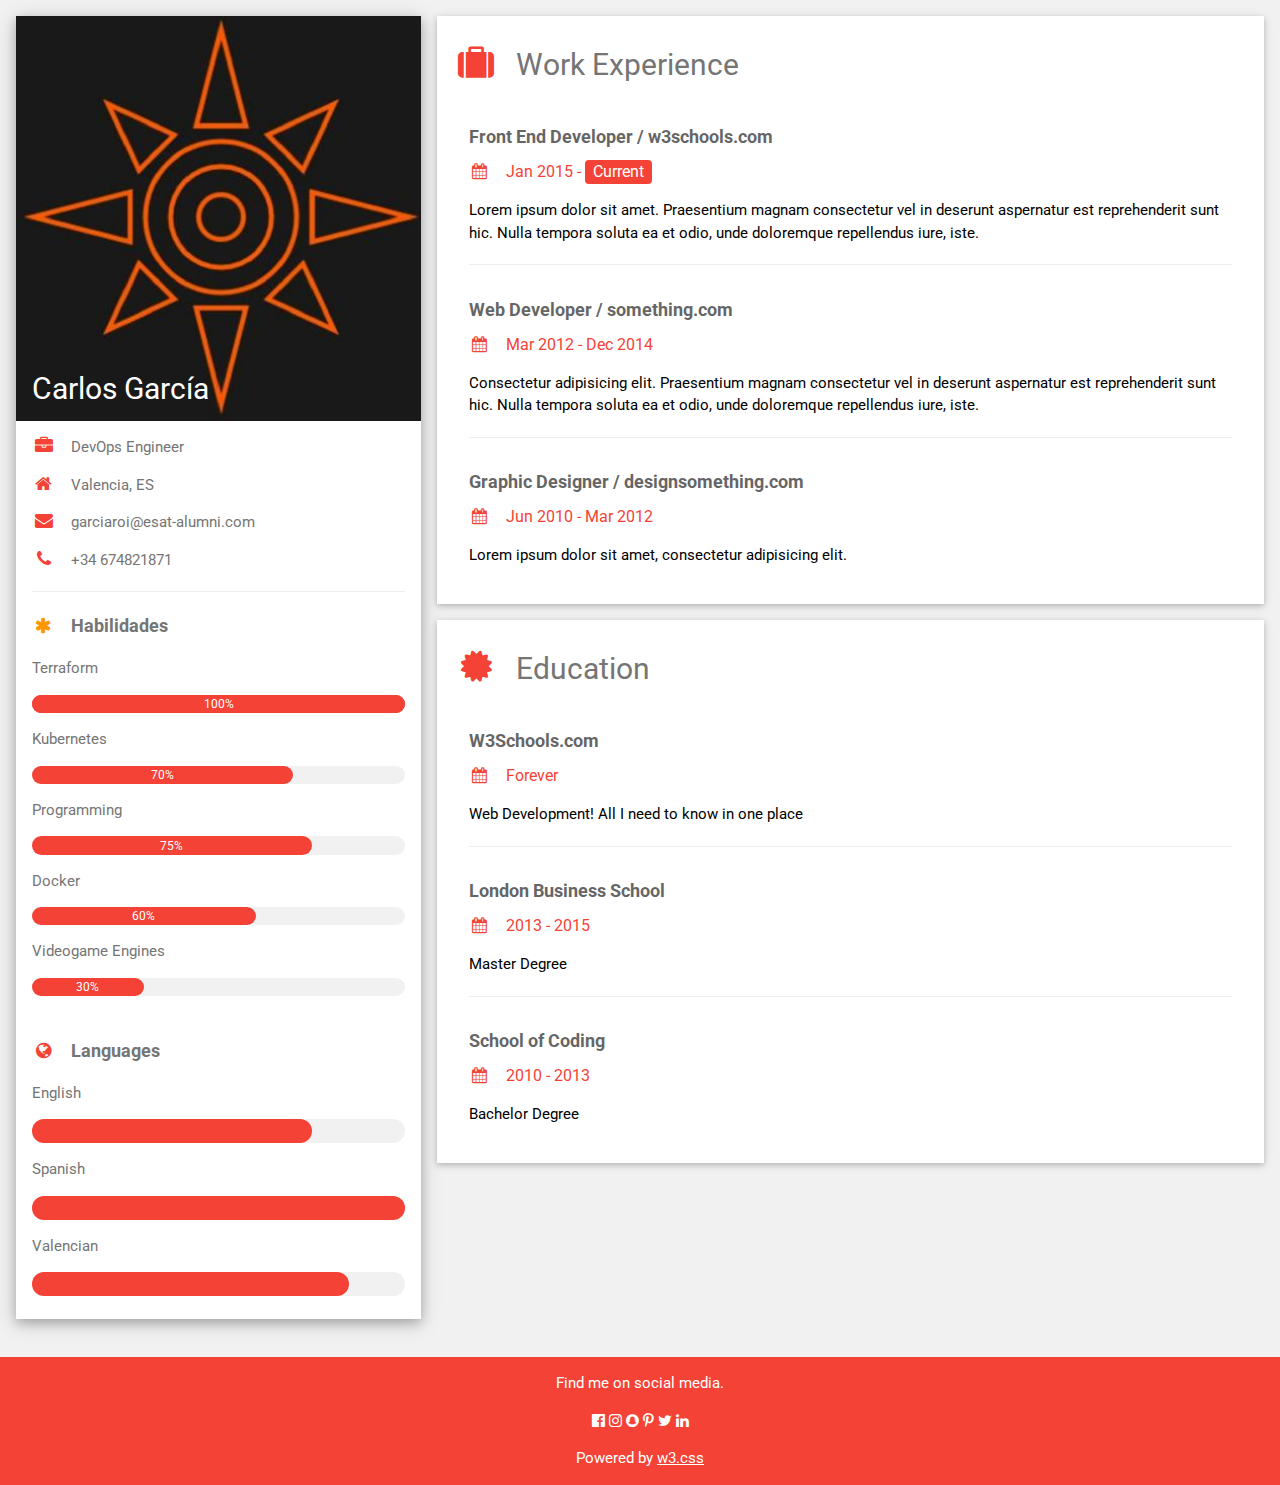
==== cv/index.html @ aa82912f "scrollbar style, delete lorem ipsum and font accents" ====
<!DOCTYPE html>
<html>
<title>W3.CSS Template</title>
<meta charset="UTF-8">
<meta name="viewport" content="width=device-width, initial-scale=1">
<link rel="stylesheet" href="https://www.w3schools.com/w3css/4/w3.css">
<link rel='stylesheet' href='https://fonts.googleapis.com/css?family=Roboto'>
<link rel="stylesheet" href="https://cdnjs.cloudflare.com/ajax/libs/font-awesome/4.7.0/css/font-awesome.min.css">
<style>
html,body,h1,h2,h3,h4,h5,h6 {font-family: "Roboto", sans-serif}
</style>
<body class="w3-light-grey">

<!-- Page Container -->
<div class="w3-content w3-margin-top" style="max-width:1400px;">

  <!-- The Grid -->
  <div class="w3-row-padding">
  
    <!-- Left Column -->
    <div class="w3-third">
    
      <div class="w3-white w3-text-grey w3-card-4">
        <div class="w3-display-container">
          <img src="image/brave.jpg" style="width:100%" alt="Avatar">
          <div class="w3-display-bottomleft w3-container w3-text-black">
            <h2 style="color: white;">Carlos García</h2>
          </div>
        </div>
        <div class="w3-container">
          <p><i class="fa fa-briefcase fa-fw w3-margin-right w3-large w3-text-red"></i>DevOps Engineer</p>
          <p><i class="fa fa-home fa-fw w3-margin-right w3-large w3-text-red"></i>Valencia, ES</p>
          <p><i class="fa fa-envelope fa-fw w3-margin-right w3-large w3-text-red"></i>garciaroi@esat-alumni.com</p>
          <p><i class="fa fa-phone fa-fw w3-margin-right w3-large w3-text-red"></i>+34 674821871</p>
          <hr>

          <p class="w3-large"><b><i class="fa fa-asterisk fa-fw w3-margin-right w3-text-orange"></i>Habilidades</b></p>
          <p>Terraform</p>
          <div class="w3-red w3-round-xlarge w3-small">
            <div class="w3-container w3-center w3-round-xlarge w3-red" style="width:100%">100%</div>
          </div>
          <p>Kubernetes</p>
          <div class="w3-light-grey w3-round-xlarge w3-small">
            <div class="w3-container w3-center w3-round-xlarge w3-red" style="width:70%">
              <div class="w3-center w3-text-white">70%</div>
            </div>
          </div>
          <p>Programming</p>
          <div class="w3-light-grey w3-round-xlarge w3-small">
            <div class="w3-container w3-center w3-round-xlarge w3-red" style="width:75%">75%</div>
          </div>
          <p>Docker</p>
          <div class="w3-light-grey w3-round-xlarge w3-small">
            <div class="w3-container w3-center w3-round-xlarge w3-red" style="width:60%">60%</div>
          </div>
          <p>Videogame Engines</p>
          <div class="w3-light-grey w3-round-xlarge w3-small">
            <div class="w3-container w3-center w3-round-xlarge w3-red" style="width:30%">30%</div>
          </div>
          <br>

          <p class="w3-large w3-text-theme"><b><i class="fa fa-globe fa-fw w3-margin-right w3-text-red"></i>Languages</b></p>
          <p>English</p>
          <div class="w3-light-grey w3-round-xlarge">
            <div class="w3-round-xlarge w3-red" style="height:24px;width:75%"></div>
          </div>
          <p>Spanish</p>
          <div class="w3-light-grey w3-round-xlarge">
            <div class="w3-round-xlarge w3-red" style="height:24px;width:100%"></div>
          </div>
          <p>Valencian</p>
          <div class="w3-light-grey w3-round-xlarge">
            <div class="w3-round-xlarge w3-red" style="height:24px;width:85%"></div>
          </div>
          <br>
        </div>
      </div><br>

    <!-- End Left Column -->
    </div>

    <!-- Right Column -->
    <div class="w3-twothird">
    
      <div class="w3-container w3-card w3-white w3-margin-bottom">
        <h2 class="w3-text-grey w3-padding-16"><i class="fa fa-suitcase fa-fw w3-margin-right w3-xxlarge w3-text-red"></i>Work Experience</h2>
        <div class="w3-container">
          <h5 class="w3-opacity"><b>Front End Developer / w3schools.com</b></h5>
          <h6 class="w3-text-red"><i class="fa fa-calendar fa-fw w3-margin-right"></i>Jan 2015 - <span class="w3-tag w3-red w3-round">Current</span></h6>
          <p>Lorem ipsum dolor sit amet. Praesentium magnam consectetur vel in deserunt aspernatur est reprehenderit sunt hic. Nulla tempora soluta ea et odio, unde doloremque repellendus iure, iste.</p>
          <hr>
        </div>
        <div class="w3-container">
          <h5 class="w3-opacity"><b>Web Developer / something.com</b></h5>
          <h6 class="w3-text-red"><i class="fa fa-calendar fa-fw w3-margin-right"></i>Mar 2012 - Dec 2014</h6>
          <p>Consectetur adipisicing elit. Praesentium magnam consectetur vel in deserunt aspernatur est reprehenderit sunt hic. Nulla tempora soluta ea et odio, unde doloremque repellendus iure, iste.</p>
          <hr>
        </div>
        <div class="w3-container">
          <h5 class="w3-opacity"><b>Graphic Designer / designsomething.com</b></h5>
          <h6 class="w3-text-red"><i class="fa fa-calendar fa-fw w3-margin-right"></i>Jun 2010 - Mar 2012</h6>
          <p>Lorem ipsum dolor sit amet, consectetur adipisicing elit. </p><br>
        </div>
      </div>

      <div class="w3-container w3-card w3-white">
        <h2 class="w3-text-grey w3-padding-16"><i class="fa fa-certificate fa-fw w3-margin-right w3-xxlarge w3-text-red"></i>Education</h2>
        <div class="w3-container">
          <h5 class="w3-opacity"><b>W3Schools.com</b></h5>
          <h6 class="w3-text-red"><i class="fa fa-calendar fa-fw w3-margin-right"></i>Forever</h6>
          <p>Web Development! All I need to know in one place</p>
          <hr>
        </div>
        <div class="w3-container">
          <h5 class="w3-opacity"><b>London Business School</b></h5>
          <h6 class="w3-text-red"><i class="fa fa-calendar fa-fw w3-margin-right"></i>2013 - 2015</h6>
          <p>Master Degree</p>
          <hr>
        </div>
        <div class="w3-container">
          <h5 class="w3-opacity"><b>School of Coding</b></h5>
          <h6 class="w3-text-red"><i class="fa fa-calendar fa-fw w3-margin-right"></i>2010 - 2013</h6>
          <p>Bachelor Degree</p><br>
        </div>
      </div>

    <!-- End Right Column -->
    </div>
    
  <!-- End Grid -->
  </div>
  
  <!-- End Page Container -->
</div>

<footer class="w3-container w3-red w3-center w3-margin-top">
  <p>Find me on social media.</p>
  <i class="fa fa-facebook-official w3-hover-opacity"></i>
  <i class="fa fa-instagram w3-hover-opacity"></i>
  <i class="fa fa-snapchat w3-hover-opacity"></i>
  <i class="fa fa-pinterest-p w3-hover-opacity"></i>
  <i class="fa fa-twitter w3-hover-opacity"></i>
  <i class="fa fa-linkedin w3-hover-opacity"></i>
  <p>Powered by <a href="https://www.w3schools.com/w3css/default.asp" target="_blank">w3.css</a></p>
</footer>

</body>
</html>
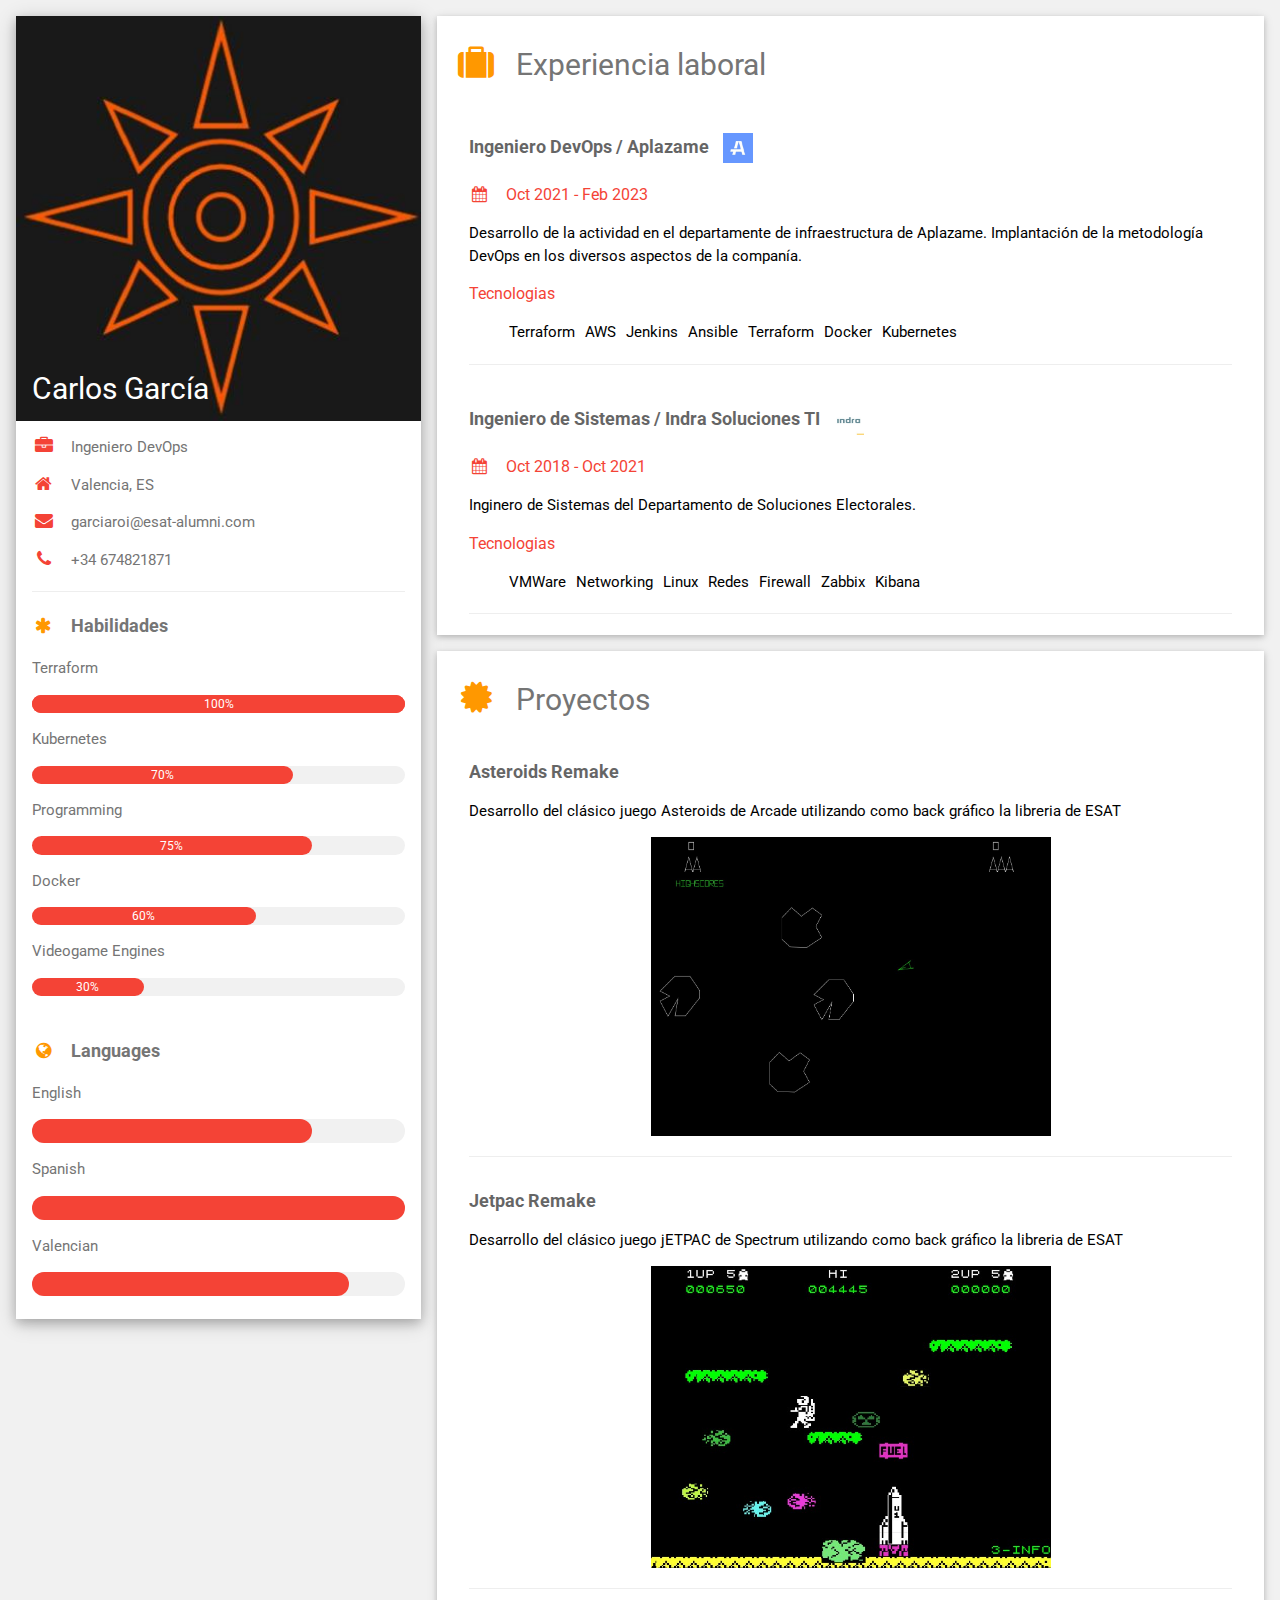
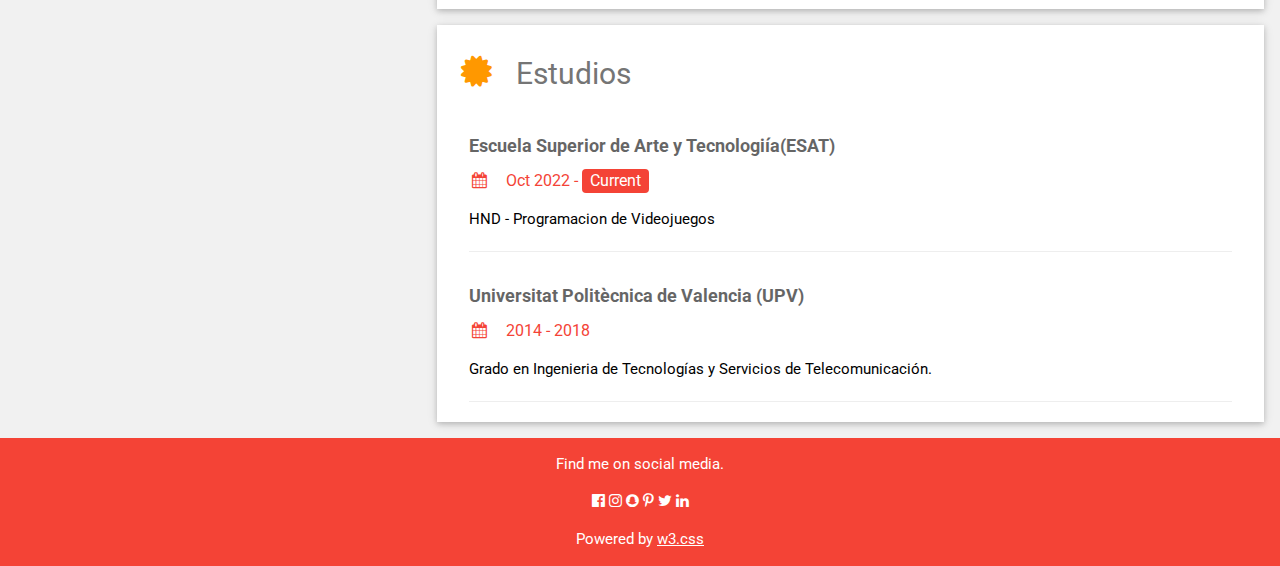
==== commit abec861b: "feat: update cv" ====
--- a/cv/index.html
+++ b/cv/index.html
@@ -28,7 +28,7 @@
           </div>
         </div>
         <div class="w3-container">
-          <p><i class="fa fa-briefcase fa-fw w3-margin-right w3-large w3-text-red"></i>DevOps Engineer</p>
+          <p><i class="fa fa-briefcase fa-fw w3-margin-right w3-large w3-text-red"></i>Ingeniero DevOps</p>
           <p><i class="fa fa-home fa-fw w3-margin-right w3-large w3-text-red"></i>Valencia, ES</p>
           <p><i class="fa fa-envelope fa-fw w3-margin-right w3-large w3-text-red"></i>garciaroi@esat-alumni.com</p>
           <p><i class="fa fa-phone fa-fw w3-margin-right w3-large w3-text-red"></i>+34 674821871</p>
@@ -59,7 +59,7 @@
           </div>
           <br>
 
-          <p class="w3-large w3-text-theme"><b><i class="fa fa-globe fa-fw w3-margin-right w3-text-red"></i>Languages</b></p>
+          <p class="w3-large w3-text-theme"><b><i class="fa fa-globe fa-fw w3-margin-right w3-text-orange"></i>Languages</b></p>
           <p>English</p>
           <div class="w3-light-grey w3-round-xlarge">
             <div class="w3-round-xlarge w3-red" style="height:24px;width:75%"></div>
@@ -83,44 +83,76 @@
     <div class="w3-twothird">
     
       <div class="w3-container w3-card w3-white w3-margin-bottom">
-        <h2 class="w3-text-grey w3-padding-16"><i class="fa fa-suitcase fa-fw w3-margin-right w3-xxlarge w3-text-red"></i>Work Experience</h2>
+        <h2 class="w3-text-grey w3-padding-16"><i class="fa fa-suitcase fa-fw w3-margin-right w3-xxlarge w3-text-orange"></i>Experiencia laboral</h2>
         <div class="w3-container">
-          <h5 class="w3-opacity"><b>Front End Developer / w3schools.com</b></h5>
-          <h6 class="w3-text-red"><i class="fa fa-calendar fa-fw w3-margin-right"></i>Jan 2015 - <span class="w3-tag w3-red w3-round">Current</span></h6>
-          <p>Lorem ipsum dolor sit amet. Praesentium magnam consectetur vel in deserunt aspernatur est reprehenderit sunt hic. Nulla tempora soluta ea et odio, unde doloremque repellendus iure, iste.</p>
+          <h5 class="w3-opacity"><b>Ingeniero DevOps / Aplazame <img src="./image/aplazame.jpg" width="30px" height="auto" style="margin: 10px;"></b></h5>
+          <h6 class="w3-text-red"><i class="fa fa-calendar fa-fw w3-margin-right"></i>Oct 2021 - Feb 2023</h6>
+          <p>Desarrollo de la actividad en el departamente de infraestructura de Aplazame. Implantación de la metodología DevOps en los diversos aspectos de la companía.</p>
+          <h6 class="w3-text-red"> Tecnologias </h6>
+          <ul style="list-style: none;">
+            <li style="float: left; margin-right: 10px;" > Terraform </li>
+            <li style="float: left; margin-right: 10px;" > AWS </li>
+            <li style="float: left; margin-right: 10px;" > Jenkins </li>
+            <li style="float: left; margin-right: 10px;" > Ansible </li>
+            <li style="float: left; margin-right: 10px;" > Terraform </li>
+            <li style="float: left; margin-right: 10px;" > Docker </li>
+            <li style="float: left; margin-right: 10px;" > Kubernetes </li>
+          </ul>
+          <br>
           <hr>
         </div>
         <div class="w3-container">
-          <h5 class="w3-opacity"><b>Web Developer / something.com</b></h5>
-          <h6 class="w3-text-red"><i class="fa fa-calendar fa-fw w3-margin-right"></i>Mar 2012 - Dec 2014</h6>
-          <p>Consectetur adipisicing elit. Praesentium magnam consectetur vel in deserunt aspernatur est reprehenderit sunt hic. Nulla tempora soluta ea et odio, unde doloremque repellendus iure, iste.</p>
+          <h5 class="w3-opacity"><b>Ingeniero de Sistemas / Indra Soluciones TI <img src="./image/indra.jpg" width="30px" height="auto" style="margin: 10px;"></b></h5>
+          <h6 class="w3-text-red"><i class="fa fa-calendar fa-fw w3-margin-right"></i>Oct 2018 - Oct 2021</h6>
+          <p>Inginero de Sistemas del Departamento de Soluciones Electorales.</p>
+          <h6 class="w3-text-red"> Tecnologias </h6>
+          <ul style="list-style: none;">
+            <li style="float: left; margin-right: 10px;" > VMWare </li>
+            <li style="float: left; margin-right: 10px;" > Networking </li>
+            <li style="float: left; margin-right: 10px;" > Linux </li>
+            <li style="float: left; margin-right: 10px;" > Redes </li>
+            <li style="float: left; margin-right: 10px;" > Firewall </li>
+            <li style="float: left; margin-right: 10px;" > Zabbix </li>
+            <li style="float: left; margin-right: 10px;" > Kibana </li>
+          </ul>
+          <br>
+          <hr>
+        </div>
+      </div>
+      
+      <div class="w3-container w3-card w3-white w3-margin-bottom">
+        <h2 class="w3-text-grey w3-padding-16"><i class="fa fa-certificate fa-fw w3-margin-right w3-xxlarge w3-text-orange"></i>Proyectos</h2>
+        <div class="w3-container">
+          <h5 class="w3-opacity"><b>Asteroids Remake</b></h5>
+          <p>Desarrollo del clásico juego Asteroids de Arcade utilizando como back gráfico la libreria de ESAT</p>
+          <div class="w3-center">
+            <img src="./image/asteroids.jpg"  width="400px" height="auto">
+          </div>
           <hr>
         </div>
         <div class="w3-container">
-          <h5 class="w3-opacity"><b>Graphic Designer / designsomething.com</b></h5>
-          <h6 class="w3-text-red"><i class="fa fa-calendar fa-fw w3-margin-right"></i>Jun 2010 - Mar 2012</h6>
-          <p>Lorem ipsum dolor sit amet, consectetur adipisicing elit. </p><br>
+          <h5 class="w3-opacity"><b>Jetpac Remake</b></h5>
+          <p>Desarrollo del clásico juego jETPAC de Spectrum utilizando como back gráfico la libreria de ESAT</p>
+          <div class="w3-center">
+            <img src="./image/jetpac.jpg" width="400px" height="auto">
+          </div>
+          <hr>
         </div>
       </div>
 
       <div class="w3-container w3-card w3-white">
-        <h2 class="w3-text-grey w3-padding-16"><i class="fa fa-certificate fa-fw w3-margin-right w3-xxlarge w3-text-red"></i>Education</h2>
+        <h2 class="w3-text-grey w3-padding-16"><i class="fa fa-certificate fa-fw w3-margin-right w3-xxlarge w3-text-orange"></i>Estudios</h2>
         <div class="w3-container">
-          <h5 class="w3-opacity"><b>W3Schools.com</b></h5>
-          <h6 class="w3-text-red"><i class="fa fa-calendar fa-fw w3-margin-right"></i>Forever</h6>
-          <p>Web Development! All I need to know in one place</p>
+          <h5 class="w3-opacity"><b>Escuela Superior de Arte y Tecnologiía(ESAT)</b></h5>
+          <h6 class="w3-text-red"><i class="fa fa-calendar fa-fw w3-margin-right"></i>Oct 2022 - <span class="w3-tag w3-red w3-round">Current</span></h6>
+          <p>HND - Programacion de Videojuegos</p>
           <hr>
         </div>
         <div class="w3-container">
-          <h5 class="w3-opacity"><b>London Business School</b></h5>
-          <h6 class="w3-text-red"><i class="fa fa-calendar fa-fw w3-margin-right"></i>2013 - 2015</h6>
-          <p>Master Degree</p>
+          <h5 class="w3-opacity"><b>Universitat Politècnica de Valencia (UPV)</b></h5>
+          <h6 class="w3-text-red"><i class="fa fa-calendar fa-fw w3-margin-right"></i>2014 - 2018</h6>
+          <p>Grado en Ingenieria de Tecnologías y Servicios de Telecomunicación.</p>
           <hr>
-        </div>
-        <div class="w3-container">
-          <h5 class="w3-opacity"><b>School of Coding</b></h5>
-          <h6 class="w3-text-red"><i class="fa fa-calendar fa-fw w3-margin-right"></i>2010 - 2013</h6>
-          <p>Bachelor Degree</p><br>
         </div>
       </div>
 
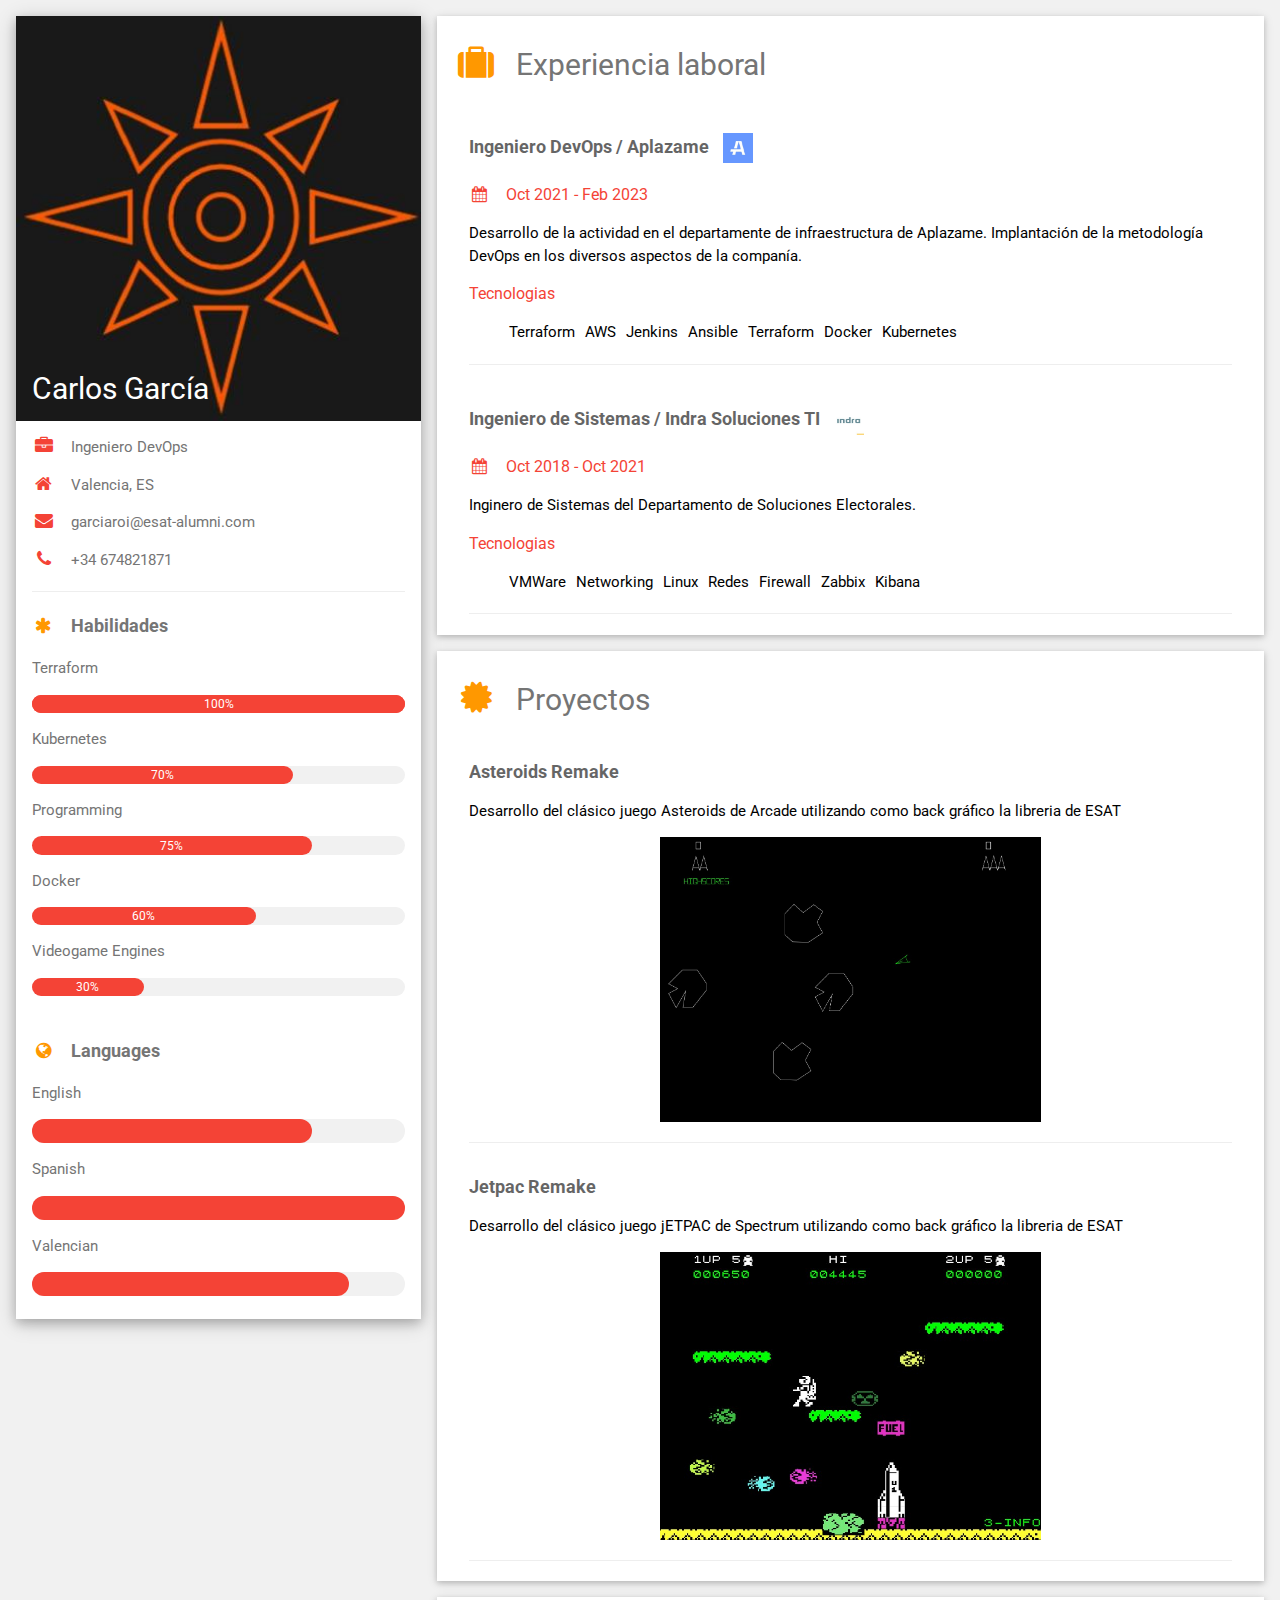
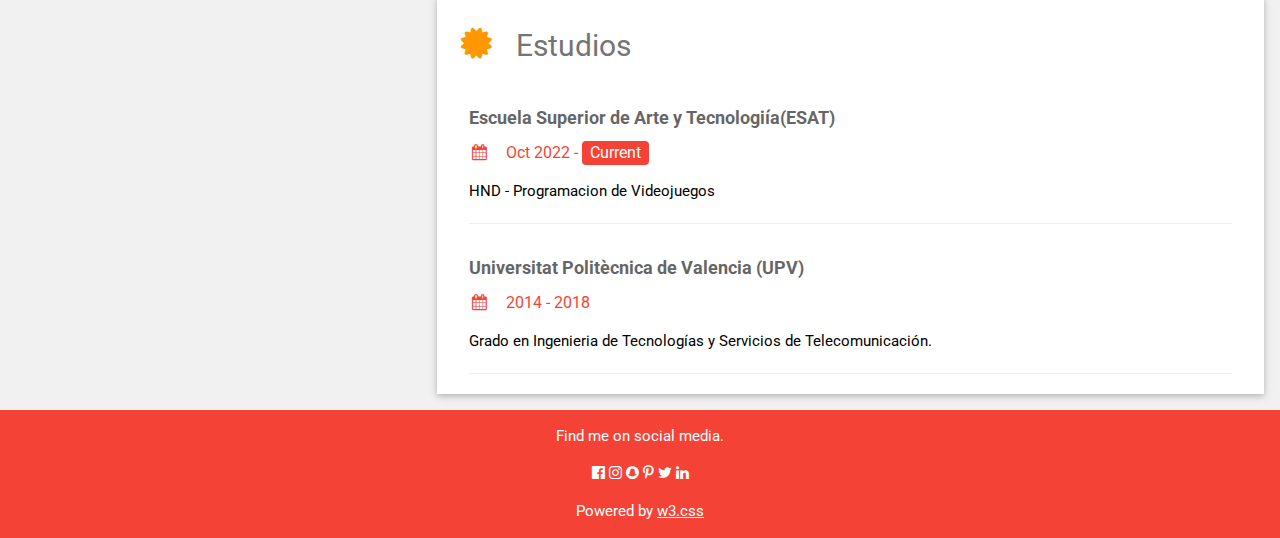
==== commit b2ebf9cd: "feat: adjust cv images" ====
--- a/cv/index.html
+++ b/cv/index.html
@@ -4,6 +4,7 @@
 <meta charset="UTF-8">
 <meta name="viewport" content="width=device-width, initial-scale=1">
 <link rel="stylesheet" href="https://www.w3schools.com/w3css/4/w3.css">
+<link rel="stylesheet" href="./styles/estilos.css">
 <link rel='stylesheet' href='https://fonts.googleapis.com/css?family=Roboto'>
 <link rel="stylesheet" href="https://cdnjs.cloudflare.com/ajax/libs/font-awesome/4.7.0/css/font-awesome.min.css">
 <style>
@@ -126,7 +127,7 @@
           <h5 class="w3-opacity"><b>Asteroids Remake</b></h5>
           <p>Desarrollo del clásico juego Asteroids de Arcade utilizando como back gráfico la libreria de ESAT</p>
           <div class="w3-center">
-            <img src="./image/asteroids.jpg"  width="400px" height="auto">
+            <img src="./image/asteroids.jpg"  width="50%" height="auto">
           </div>
           <hr>
         </div>
@@ -134,7 +135,7 @@
           <h5 class="w3-opacity"><b>Jetpac Remake</b></h5>
           <p>Desarrollo del clásico juego jETPAC de Spectrum utilizando como back gráfico la libreria de ESAT</p>
           <div class="w3-center">
-            <img src="./image/jetpac.jpg" width="400px" height="auto">
+            <img src="./image/jetpac.jpg" width="50%" height="auto">
           </div>
           <hr>
         </div>
--- a/cv/styles/estilos.css
+++ b/cv/styles/estilos.css
@@ -0,0 +1,3 @@
+@media only screen and (max-width:540px){
+    
+}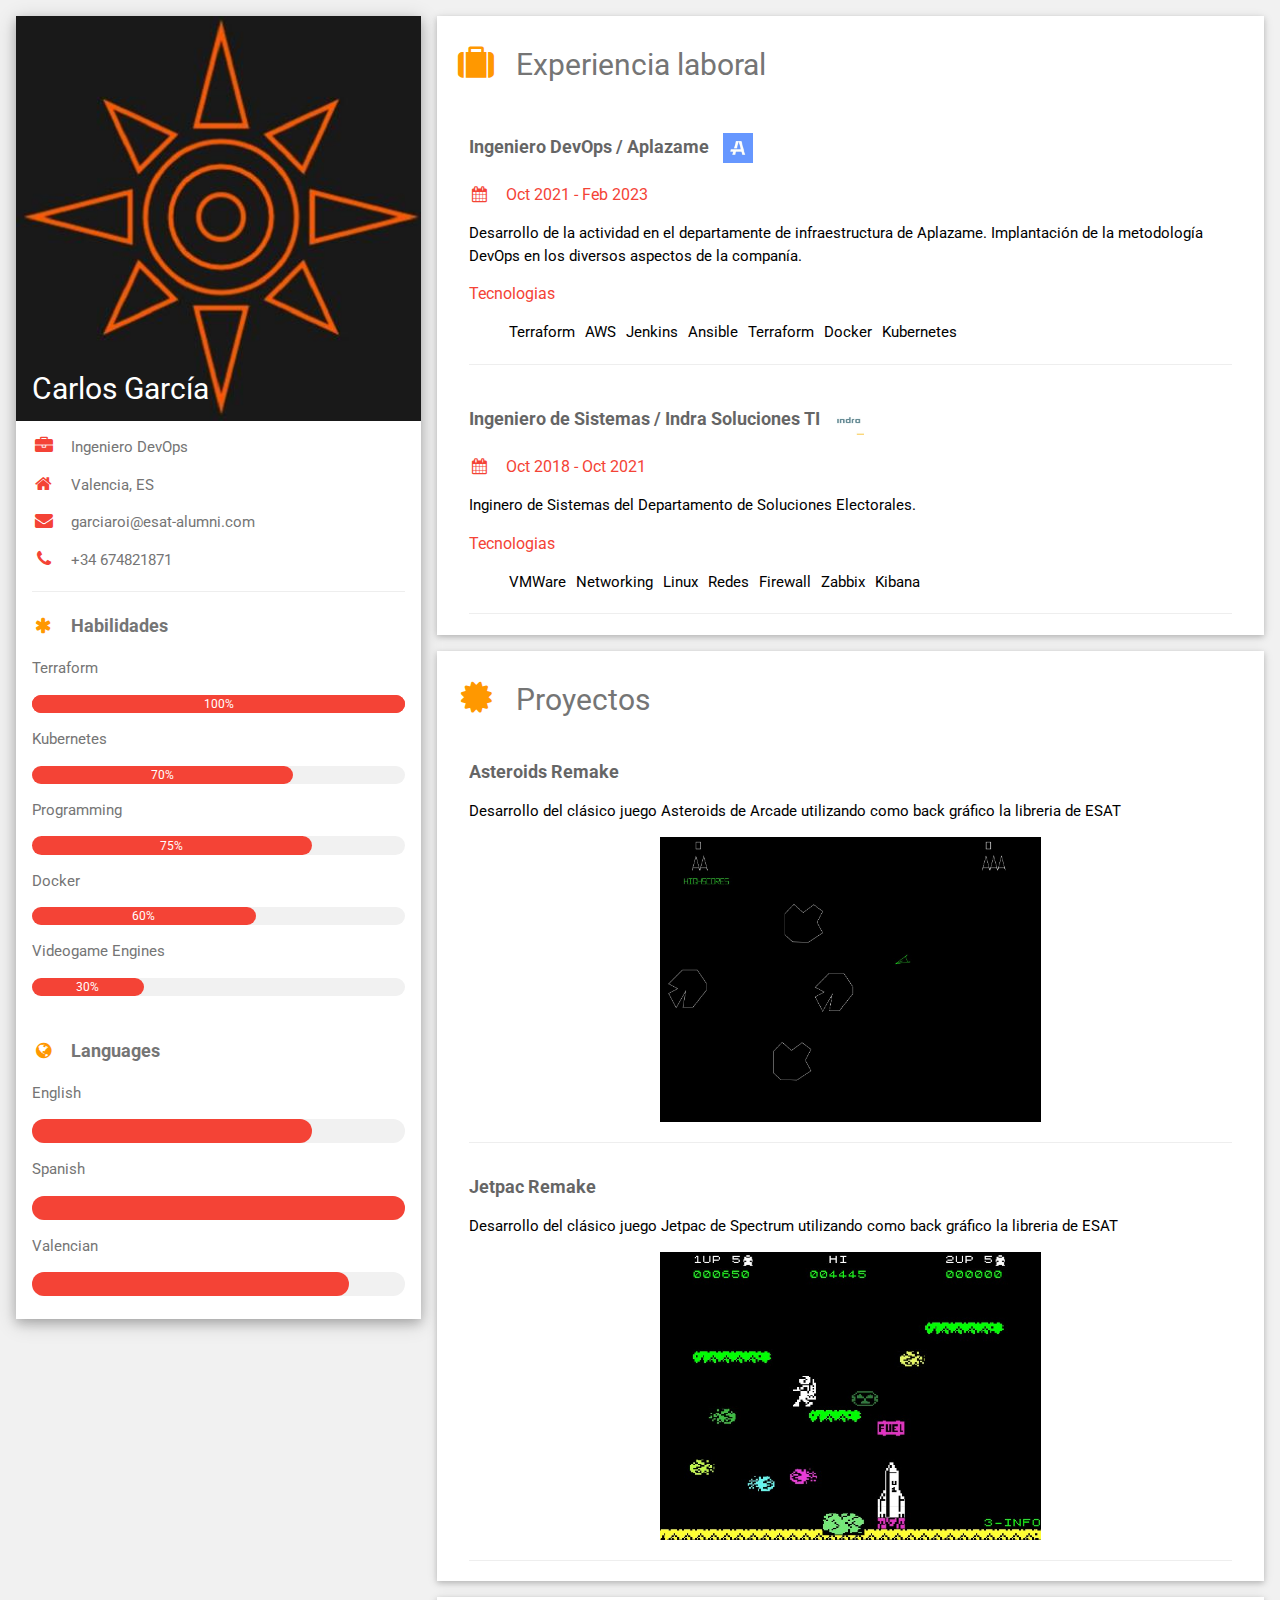
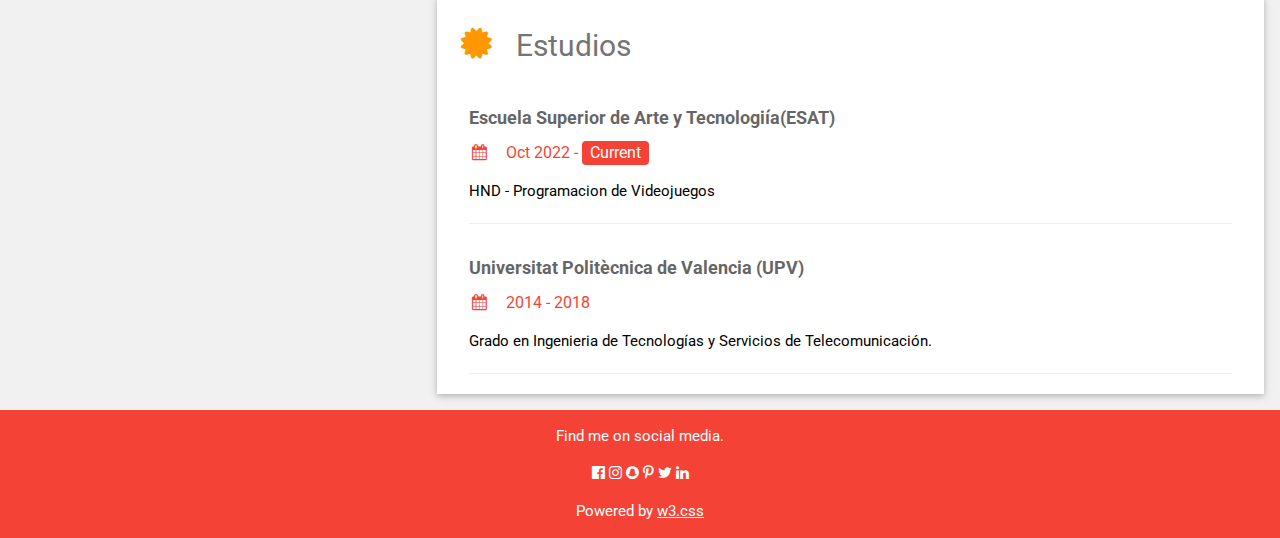
==== commit 0e796d6b: "feat: alt value to images" ====
--- a/cv/index.html
+++ b/cv/index.html
@@ -1,12 +1,13 @@
 <!DOCTYPE html>
 <html>
-<title>W3.CSS Template</title>
+<title>Carlos Garcia - CV</title>
 <meta charset="UTF-8">
 <meta name="viewport" content="width=device-width, initial-scale=1">
 <link rel="stylesheet" href="https://www.w3schools.com/w3css/4/w3.css">
 <link rel="stylesheet" href="./styles/estilos.css">
 <link rel='stylesheet' href='https://fonts.googleapis.com/css?family=Roboto'>
 <link rel="stylesheet" href="https://cdnjs.cloudflare.com/ajax/libs/font-awesome/4.7.0/css/font-awesome.min.css">
+<link rel="icon" type="image/x-icon" href="./image/curriculum-vitae.png"> 
 <style>
 html,body,h1,h2,h3,h4,h5,h6 {font-family: "Roboto", sans-serif}
 </style>
@@ -86,7 +87,7 @@
       <div class="w3-container w3-card w3-white w3-margin-bottom">
         <h2 class="w3-text-grey w3-padding-16"><i class="fa fa-suitcase fa-fw w3-margin-right w3-xxlarge w3-text-orange"></i>Experiencia laboral</h2>
         <div class="w3-container">
-          <h5 class="w3-opacity"><b>Ingeniero DevOps / Aplazame <img src="./image/aplazame.jpg" width="30px" height="auto" style="margin: 10px;"></b></h5>
+          <h5 class="w3-opacity"><b>Ingeniero DevOps / Aplazame <img src="./image/aplazame.jpg" width="30px" height="auto" style="margin: 10px;" alt="aplazame_logo"></b></h5>
           <h6 class="w3-text-red"><i class="fa fa-calendar fa-fw w3-margin-right"></i>Oct 2021 - Feb 2023</h6>
           <p>Desarrollo de la actividad en el departamente de infraestructura de Aplazame. Implantación de la metodología DevOps en los diversos aspectos de la companía.</p>
           <h6 class="w3-text-red"> Tecnologias </h6>
@@ -103,7 +104,7 @@
           <hr>
         </div>
         <div class="w3-container">
-          <h5 class="w3-opacity"><b>Ingeniero de Sistemas / Indra Soluciones TI <img src="./image/indra.jpg" width="30px" height="auto" style="margin: 10px;"></b></h5>
+          <h5 class="w3-opacity"><b>Ingeniero de Sistemas / Indra Soluciones TI <img src="./image/indra.jpg" width="30px" height="auto" style="margin: 10px;" alt="indra_logo"></b></h5>
           <h6 class="w3-text-red"><i class="fa fa-calendar fa-fw w3-margin-right"></i>Oct 2018 - Oct 2021</h6>
           <p>Inginero de Sistemas del Departamento de Soluciones Electorales.</p>
           <h6 class="w3-text-red"> Tecnologias </h6>
@@ -127,15 +128,15 @@
           <h5 class="w3-opacity"><b>Asteroids Remake</b></h5>
           <p>Desarrollo del clásico juego Asteroids de Arcade utilizando como back gráfico la libreria de ESAT</p>
           <div class="w3-center">
-            <img src="./image/asteroids.jpg"  width="50%" height="auto">
+            <img class="project_image" src="./image/asteroids.jpg" alt="asteroids">
           </div>
           <hr>
         </div>
         <div class="w3-container">
           <h5 class="w3-opacity"><b>Jetpac Remake</b></h5>
-          <p>Desarrollo del clásico juego jETPAC de Spectrum utilizando como back gráfico la libreria de ESAT</p>
+          <p>Desarrollo del clásico juego Jetpac de Spectrum utilizando como back gráfico la libreria de ESAT</p>
           <div class="w3-center">
-            <img src="./image/jetpac.jpg" width="50%" height="auto">
+            <img class="project_image" src="./image/jetpac.jpg" width="50%" height="auto" alt="jetpac">
           </div>
           <hr>
         </div>
@@ -173,7 +174,7 @@
   <i class="fa fa-snapchat w3-hover-opacity"></i>
   <i class="fa fa-pinterest-p w3-hover-opacity"></i>
   <i class="fa fa-twitter w3-hover-opacity"></i>
-  <i class="fa fa-linkedin w3-hover-opacity"></i>
+  <a href="https://www.linkedin.com/in/carlos-garc%C3%ADa-roig-8a1536192/" target="_blank"><i class="fa fa-linkedin w3-hover-opacity"> </i></a>
   <p>Powered by <a href="https://www.w3schools.com/w3css/default.asp" target="_blank">w3.css</a></p>
 </footer>
 
--- a/cv/styles/estilos.css
+++ b/cv/styles/estilos.css
@@ -1,3 +1,10 @@
+.project_image{
+    width: 50%;
+    height: auto;
+}
+
 @media only screen and (max-width:540px){
-    
+    .project_image{
+        width: 90%;
+    }
 }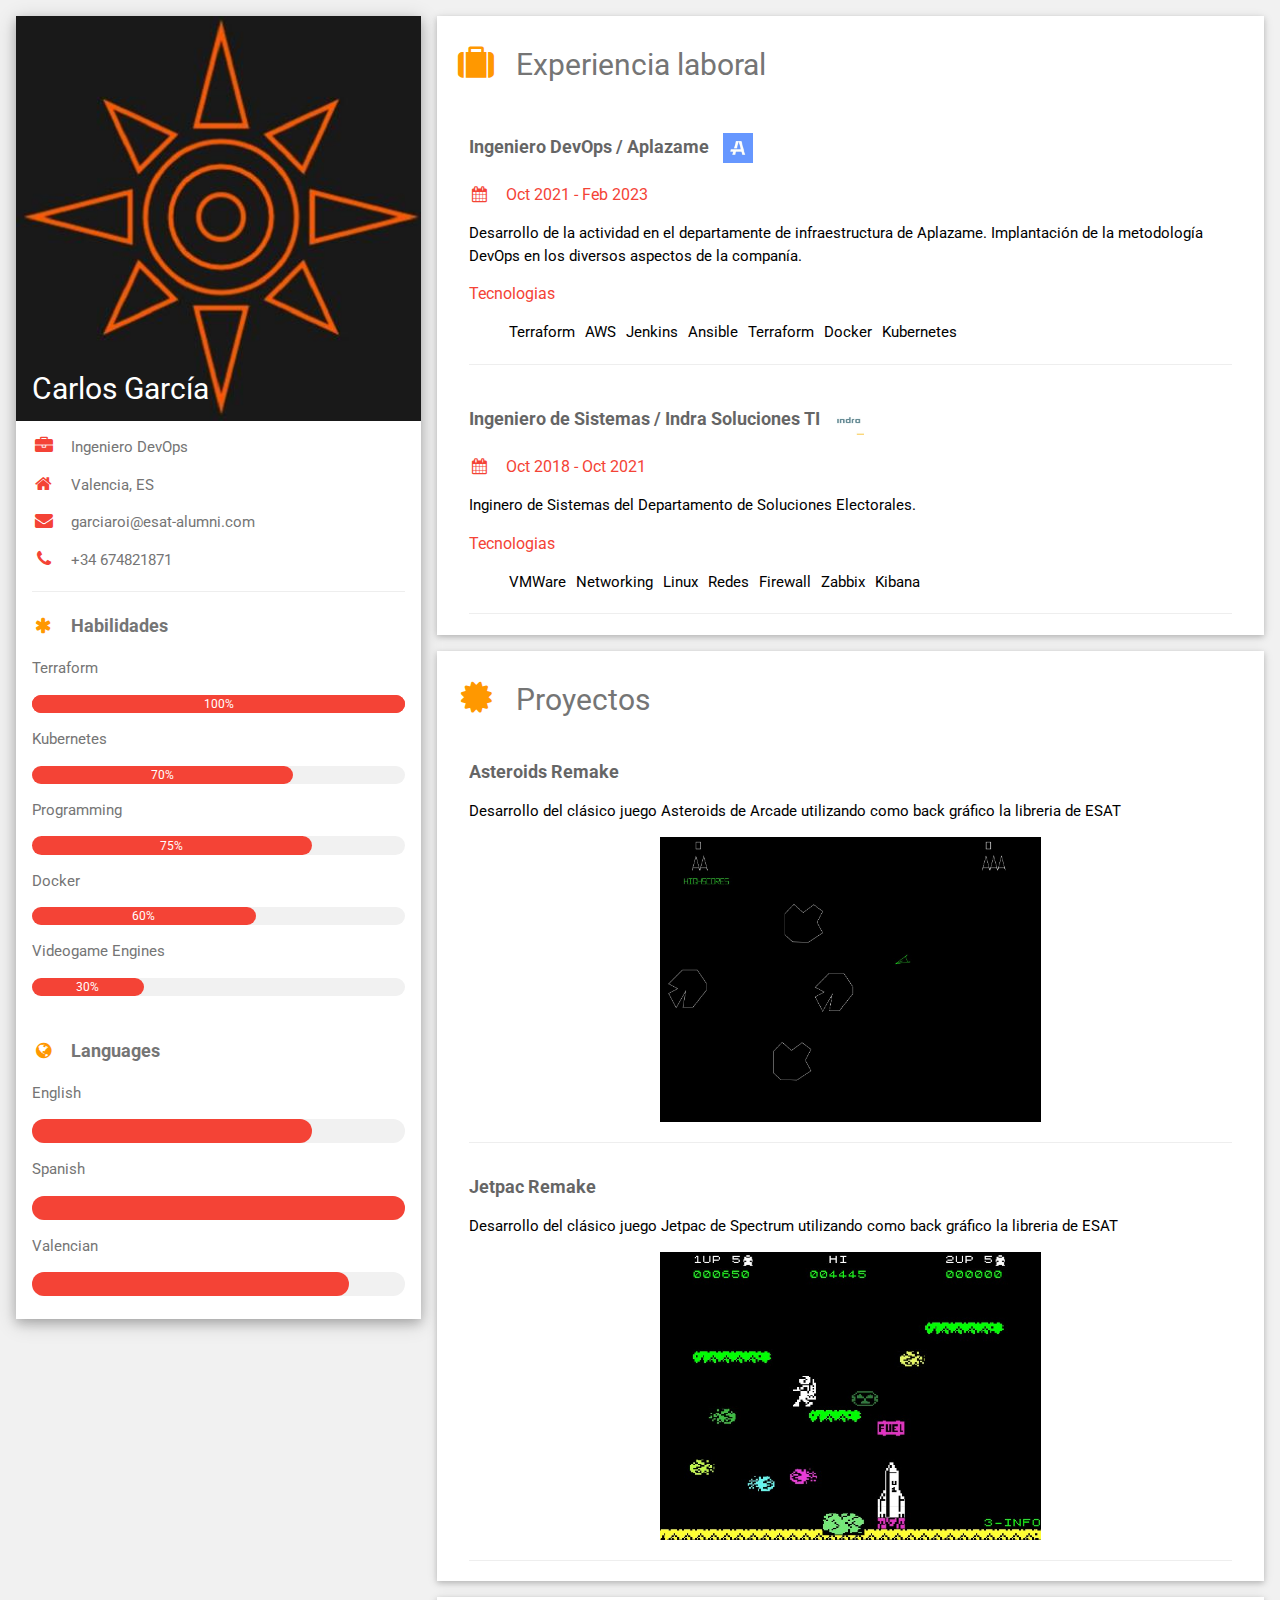
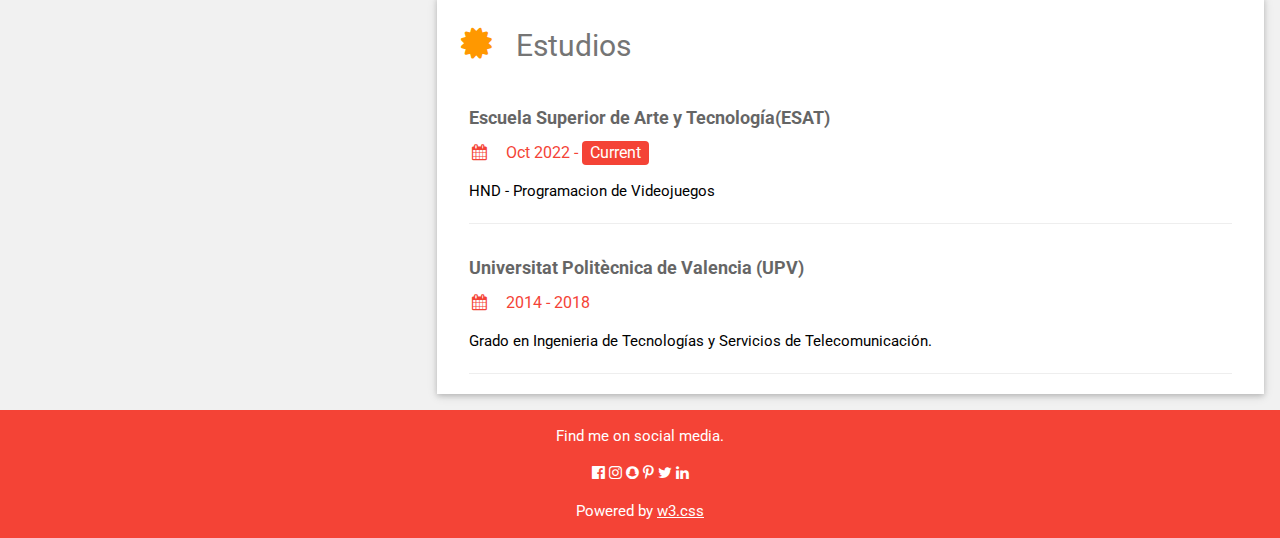
==== commit 2b7a9469: "feat: update cv" ====
--- a/cv/index.html
+++ b/cv/index.html
@@ -145,7 +145,7 @@
       <div class="w3-container w3-card w3-white">
         <h2 class="w3-text-grey w3-padding-16"><i class="fa fa-certificate fa-fw w3-margin-right w3-xxlarge w3-text-orange"></i>Estudios</h2>
         <div class="w3-container">
-          <h5 class="w3-opacity"><b>Escuela Superior de Arte y Tecnologiía(ESAT)</b></h5>
+          <h5 class="w3-opacity"><b>Escuela Superior de Arte y Tecnología(ESAT)</b></h5>
           <h6 class="w3-text-red"><i class="fa fa-calendar fa-fw w3-margin-right"></i>Oct 2022 - <span class="w3-tag w3-red w3-round">Current</span></h6>
           <p>HND - Programacion de Videojuegos</p>
           <hr>
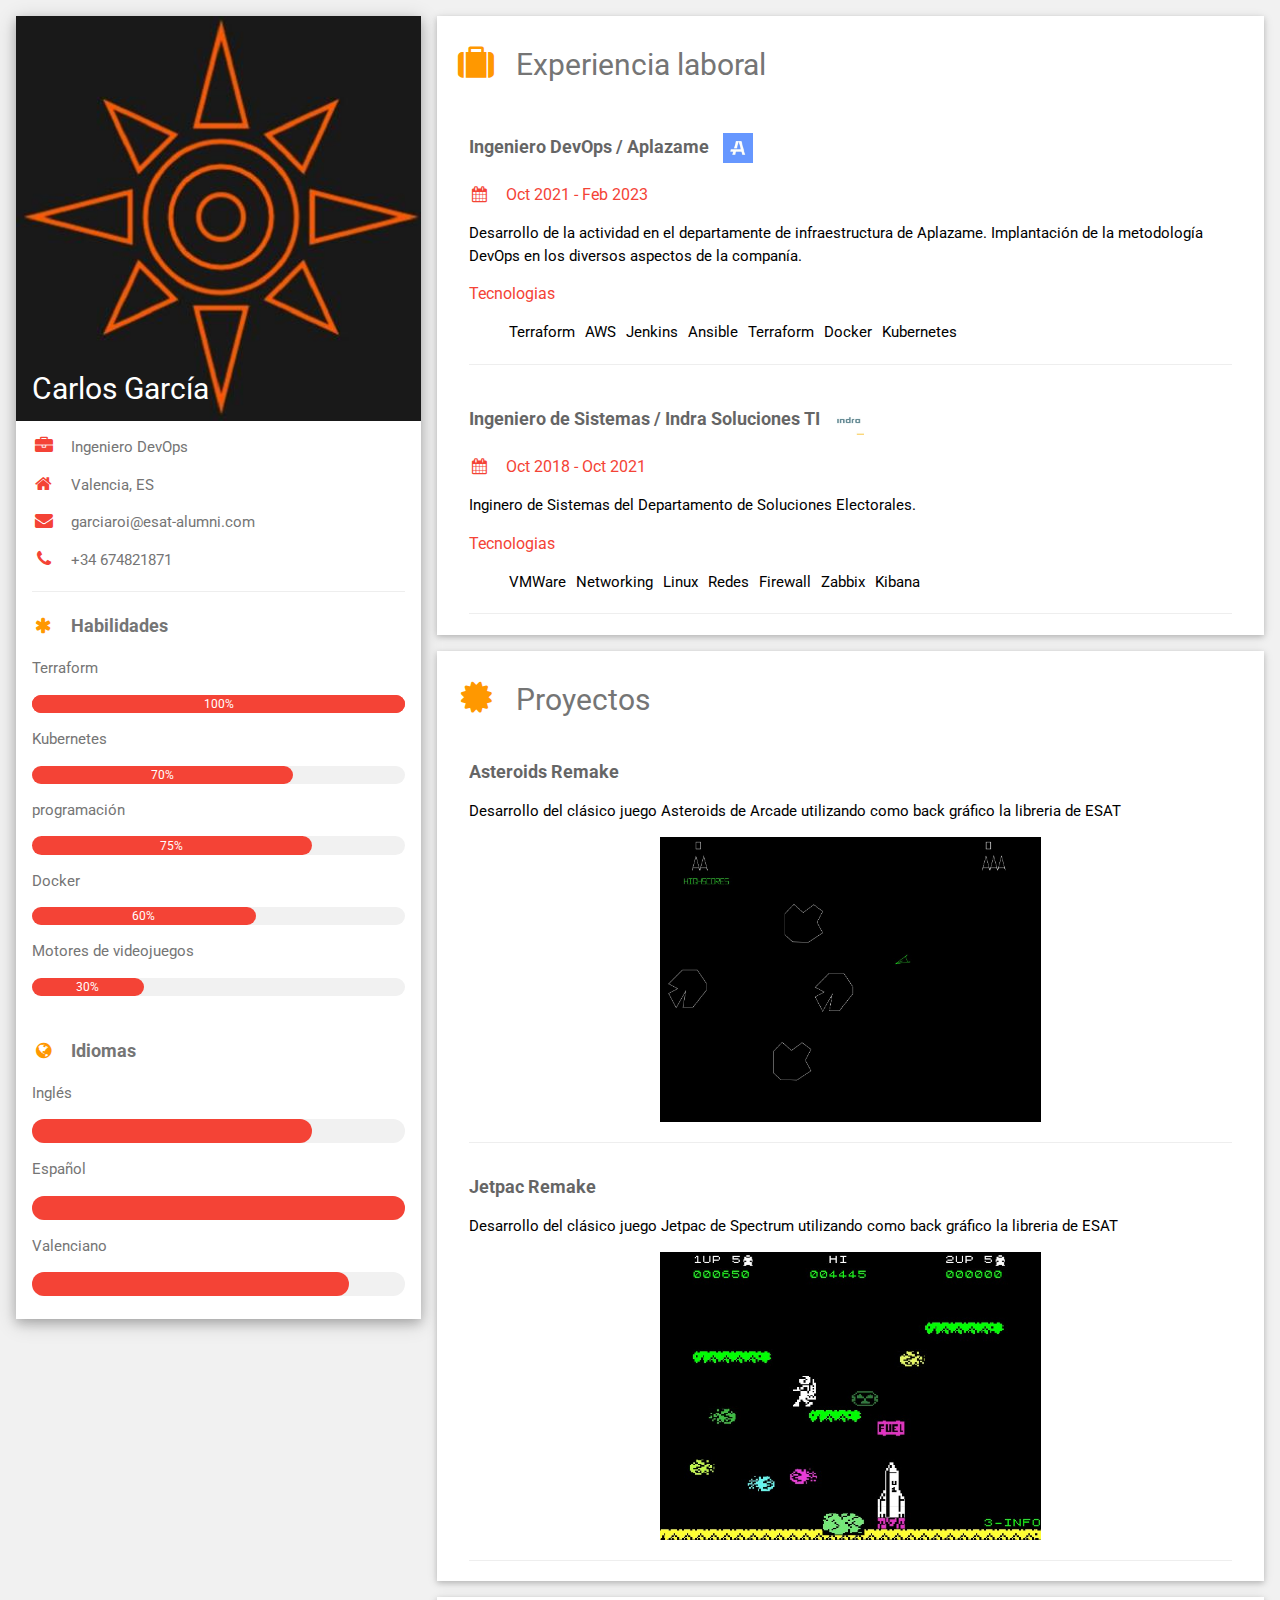
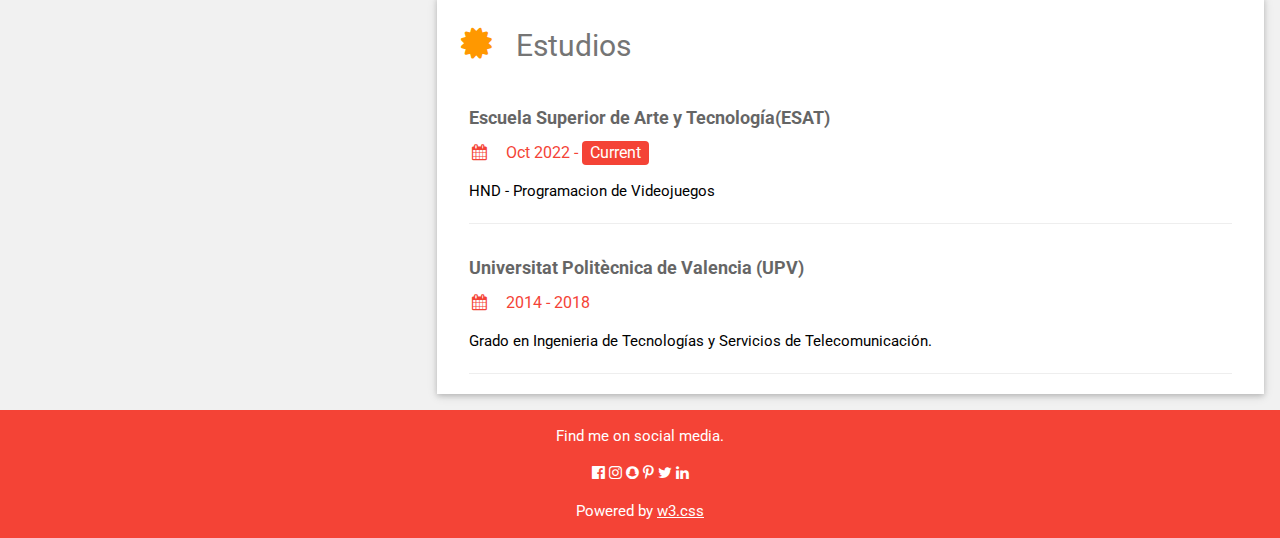
==== commit 90bdbb05: "feat: final update" ====
--- a/cv/index.html
+++ b/cv/index.html
@@ -47,7 +47,7 @@
               <div class="w3-center w3-text-white">70%</div>
             </div>
           </div>
-          <p>Programming</p>
+          <p>programación</p>
           <div class="w3-light-grey w3-round-xlarge w3-small">
             <div class="w3-container w3-center w3-round-xlarge w3-red" style="width:75%">75%</div>
           </div>
@@ -55,22 +55,22 @@
           <div class="w3-light-grey w3-round-xlarge w3-small">
             <div class="w3-container w3-center w3-round-xlarge w3-red" style="width:60%">60%</div>
           </div>
-          <p>Videogame Engines</p>
+          <p>Motores de videojuegos</p>
           <div class="w3-light-grey w3-round-xlarge w3-small">
             <div class="w3-container w3-center w3-round-xlarge w3-red" style="width:30%">30%</div>
           </div>
           <br>
 
-          <p class="w3-large w3-text-theme"><b><i class="fa fa-globe fa-fw w3-margin-right w3-text-orange"></i>Languages</b></p>
-          <p>English</p>
+          <p class="w3-large w3-text-theme"><b><i class="fa fa-globe fa-fw w3-margin-right w3-text-orange"></i>Idiomas</b></p>
+          <p>Inglés</p>
           <div class="w3-light-grey w3-round-xlarge">
             <div class="w3-round-xlarge w3-red" style="height:24px;width:75%"></div>
           </div>
-          <p>Spanish</p>
+          <p>Español</p>
           <div class="w3-light-grey w3-round-xlarge">
             <div class="w3-round-xlarge w3-red" style="height:24px;width:100%"></div>
           </div>
-          <p>Valencian</p>
+          <p>Valenciano</p>
           <div class="w3-light-grey w3-round-xlarge">
             <div class="w3-round-xlarge w3-red" style="height:24px;width:85%"></div>
           </div>
